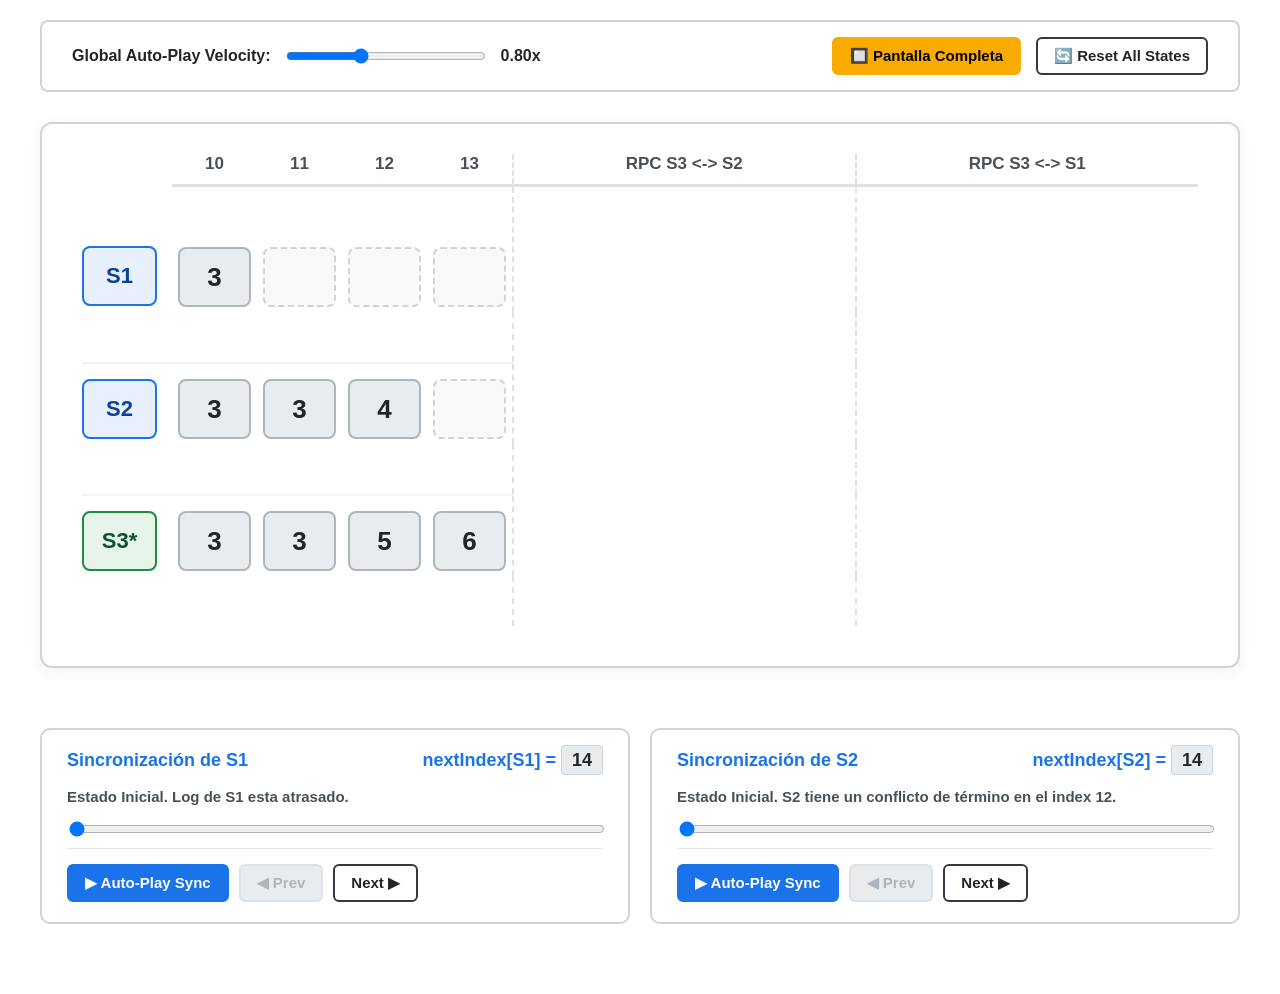
==== anim-append-entries.html @ 7047ed7a "Version inicial de git con append entries funcionando, anim compaction necesita fixes mas avanzados" ====
<!DOCTYPE html>
<html lang="en">
<head>
    <meta charset="UTF-8">
    <title>Raft AppendEntries</title>
    <link rel="stylesheet" href="raft-theme.css">
</head>
<body>
    <div class="raft-wrapper" id="raft-wrapper">
        <div class="velocity-bar">
            <span>Global Auto-Play Velocity:</span>
            <input type="range" id="slider-speed" min="0.1" max="2" step="0.1" value="0.8" style="width: 200px; margin: 0;">
            <span id="speed-val">0.80x</span>
            <button onclick="toggleMaximize()" class="highlight-btn" style="margin-left: auto;" id="btn-maximize">🔲 Pantalla Completa</button>
            <button onclick="resetBoth()">🔄 Reset All States</button>
        </div>

        <div class="dashboard" id="dashboard">
            <table class="board">
                <thead>
                    <tr>
                        <th style="width: 90px;"></th>
                        <th style="width: 85px;" class="idx-header">10</th><th style="width: 85px;" class="idx-header">11</th>
                        <th style="width: 85px;" class="idx-header">12</th><th style="width: 85px;" class="idx-header">13</th>
                        <th class="rpc-header" id="hdr-rpc-S2">RPC S3 &lt;-&gt; S2</th>
                        <th class="rpc-header" id="hdr-rpc-S1">RPC S3 &lt;-&gt; S1</th>
                    </tr>
                </thead>
                <tbody>
                    <tr><td class="td-label first-row-padding"><div class="node-label follower-label" id="label-S1">S1</div></td><td class="td-cell first-row-padding"><div class="cell" id="c-S1-10"></div></td><td class="td-cell first-row-padding"><div class="cell" id="c-S1-11"></div></td><td class="td-cell first-row-padding"><div class="cell" id="c-S1-12"></div></td><td class="td-cell first-row-padding"><div class="cell" id="c-S1-13"></div></td><td class="rpc-zone first-row-padding" rowspan="2"></td><td class="rpc-zone first-row-padding" rowspan="2"></td></tr>
                    <tr><td colspan="5" class="td-eval"><div class="row-eval" id="eval-S1"></div></td></tr>
                    <tr><td class="td-label"><div class="node-label follower-label" id="label-S2">S2</div></td><td class="td-cell"><div class="cell" id="c-S2-10"></div></td><td class="td-cell"><div class="cell" id="c-S2-11"></div></td><td class="td-cell"><div class="cell" id="c-S2-12"></div></td><td class="td-cell"><div class="cell" id="c-S2-13"></div></td><td class="rpc-zone" rowspan="2"></td><td class="rpc-zone" rowspan="2"></td></tr>
                    <tr><td colspan="5" class="td-eval"><div class="row-eval" id="eval-S2"></div></td></tr>
                    <tr><td class="td-label"><div class="node-label leader-label" id="label-S3">S3*</div></td><td class="td-cell"><div class="cell has-data" id="c-S3-10">3</div></td><td class="td-cell"><div class="cell has-data" id="c-S3-11">3</div></td><td class="td-cell"><div class="cell has-data" id="c-S3-12">5</div></td><td class="td-cell"><div class="cell has-data" id="c-S3-13">6</div></td><td class="rpc-zone" rowspan="2"></td><td class="rpc-zone" rowspan="2"></td></tr>
                    <tr><td colspan="5" class="td-eval" style="border: none;"><div class="row-eval" id="eval-S3"></div></td></tr>
                </tbody>
            </table>
            <div id="packet-S1" class="flying-packet"></div>
            <div id="packet-S2" class="flying-packet"></div>
        </div>

        <div class="timeline-controls">
            <div class="timeline-panel">
                <div class="timeline-header"><span>Sincronización de S1</span><span>nextIndex[S1] = <span class="var-val" id="ni-S1">14</span></span></div>
                <div class="step-desc" id="desc-S1"></div>
                <input type="range" id="scrubber-S1" min="0" max="17" value="0">
                <div class="play-controls"><button id="btn-play-S1" class="primary" onclick="togglePlay('S1')">▶ Auto-Play Sync</button><button id="btn-prev-S1" onclick="step('S1', -1)">◀ Prev</button><button id="btn-next-S1" onclick="step('S1', 1)">Next ▶</button></div>
            </div>
            <div class="timeline-panel">
                <div class="timeline-header"><span>Sincronización de S2</span><span>nextIndex[S2] = <span class="var-val" id="ni-S2">14</span></span></div>
                <div class="step-desc" id="desc-S2"></div>
                <input type="range" id="scrubber-S2" min="0" max="14" value="0">
                <div class="play-controls"><button id="btn-play-S2" class="primary" onclick="togglePlay('S2')">▶ Auto-Play Sync</button><button id="btn-prev-S2" onclick="step('S2', -1)">◀ Prev</button><button id="btn-next-S2" onclick="step('S2', 1)">Next ▶</button></div>
            </div>
        </div>
    </div>
    
    <script>
        const rpcTitle = (title, color) => `<div style="border-bottom: 2px solid ${color}; margin-bottom: 8px; padding-bottom: 6px; font-size: 15px; font-weight: 900; text-transform: uppercase; text-align: center; color: ${color}; letter-spacing: 1px;">${title}</div>`;

        const reqTxt = (idx, term, entries) => `${rpcTitle('AppendEntries', '#856404')}<span style="color:#856404">prevLogIndex = ${idx}</span><br><span style="color:#856404">prevLogTerm = ${term}</span><br><span style="color:#856404">entries = [${entries}]</span>`;
        const accTxt = () => `${rpcTitle('Response', '#155724')}<span style="color:#155724">term = 6<br>success = true</span>`;
        const rejTxt = () => `${rpcTitle('Response', '#721C24')}<span style="color:#721C24">term = 6<br>success = false</span>`;
        
        const wait = `<span style="color:#6c757d">Evaluando AppendEntries...</span>`;
        const tooShort = `<span style="color:#B31412">❌ Rechazado: Log es demasiado corto</span>`;
        const mismatch = `<span style="color:#B31412">❌ Rechazado: Term no coincide!</span>`;
        const match = `<span style="color:#0F5132">✅ Aceptado: match index y term!</span>`;
        const deletingTxt = `<span style="color:#B31412">❌ Conflicto: Se BORRAN las entrada(s)</span>`;
        const synced = `<span style="color:#0F5132">✅ Los logs ahora están sincronizados</span>`;

        const S1_TL = [
            { d: "Estado Inicial. Log de S1 esta atrasado.", l: [3], ni: 14, h: null, pkt: null },
            { d: "Lider crea un AppendEntries, inicia validando el index 13.", l: [3], ni: 14, h: null, pkt: { loc: 'S3', type: 'request', txt: reqTxt(12, 5, '6') }, tp: 12, te: [13] },
            { d: "Se envia RPC a S1. S1 Evalua si tiene el index 13.", l: [3], ni: 14, h: 13, e: wait, pkt: { loc: 'S1', type: 'request', txt: reqTxt(12, 5, '6') } },
            { d: "El log de S1 es inconsistente respecto al lider (faltan elementos). El check de consistencia falla.", l: [3], ni: 14, h: 13, e: tooShort, pkt: { loc: 'S1', type: 'reject', txt: rejTxt() } },
            { d: "Rejection travels back to the Leader.", l: [3], ni: 14, h: null, pkt: { loc: 'S3', type: 'reject', txt: rejTxt() } },
            { d: "Leader decrements nextIndex and retries.", l: [3], ni: 13, h: null, pkt: { loc: 'S3', type: 'request', txt: reqTxt(11, 3, '5,6') }, tp: 11, te: [12, 13] },
            { d: "RPC travels to S1. S1 evaluates if it has index 12.", l: [3], ni: 13, h: 12, e: wait, pkt: { loc: 'S1', type: 'request', txt: reqTxt(11, 3, '5,6') } },
            { d: "S1 log is inconsistent (missing). Consistency check fails.", l: [3], ni: 13, h: 12, e: tooShort, pkt: { loc: 'S1', type: 'reject', txt: rejTxt() } },
            { d: "Rejection travels back to the Leader.", l: [3], ni: 13, h: null, pkt: { loc: 'S3', type: 'reject', txt: rejTxt() } },
            { d: "Leader decrements nextIndex and retries.", l: [3], ni: 12, h: null, pkt: { loc: 'S3', type: 'request', txt: reqTxt(10, 3, '3,5,6') }, tp: 10, te: [11, 12, 13] },
            { d: "RPC travels to S1. S1 evaluates if it has index 11.", l: [3], ni: 12, h: 11, e: wait, pkt: { loc: 'S1', type: 'request', txt: reqTxt(10, 3, '3,5,6') } },
            { d: "S1 log is inconsistent (missing). Consistency check fails.", l: [3], ni: 12, h: 11, e: tooShort, pkt: { loc: 'S1', type: 'reject', txt: rejTxt() } },
            { d: "Rejection travels back to the Leader.", l: [3], ni: 12, h: null, pkt: { loc: 'S3', type: 'reject', txt: rejTxt() } },
            { d: "Leader decrements nextIndex and retries.", l: [3], ni: 11, h: null, pkt: { loc: 'S3', type: 'request', txt: reqTxt(9, 3, '3,5,6') }, tp: 9, te: [10, 11, 12, 13] },
            { d: "RPC travels to S1. S1 HAS index 10 with Term 3! Match!", l: [3], ni: 11, h: 10, e: match, pkt: { loc: 'S1', type: 'request', txt: reqTxt(9, 3, '3,5,6') } },
            { d: "S1 accepts and appends the batch [3,5,6].", l: [3, 3, 5, 6], ni: 11, h: null, e: "S1 updated log.", pkt: { loc: 'S1', type: 'accept', txt: accTxt() } },
            { d: "Acceptance travels back to the Leader.", l: [3, 3, 5, 6], ni: 11, h: null, pkt: { loc: 'S3', type: 'accept', txt: accTxt() } },
            { d: "Leader updates nextIndex. S1 is fully synchronized.", l: [3, 3, 5, 6], ni: 14, h: null, e: synced, pkt: null }
        ];

        const S2_TL = [
            { d: "Estado Inicial. S2 tiene un conflicto de término en el index 12.", l: [3, 3, 4], ni: 14, h: null, del: null, e: "", pkt: null },
            { d: "Lider crea un AppendEntries, inicia checkeando el index 13.", l: [3, 3, 4], ni: 14, h: null, pkt: { loc: 'S3', type: 'request', txt: reqTxt(12, 5, '6') }, tp: 12, te: [13] },
            { d: "RPC travels to S2. S2 evaluates if it has index 13.", l: [3, 3, 4], ni: 14, h: 13, e: wait, pkt: { loc: 'S2', type: 'request', txt: reqTxt(12, 5, '6') } },
            { d: "S2 log is inconsistent (missing). Consistency check fails.", l: [3, 3, 4], ni: 14, h: 13, e: tooShort, pkt: { loc: 'S2', type: 'reject', txt: rejTxt() } },
            { d: "Rejection travels back to the Leader.", l: [3, 3, 4], ni: 14, h: null, pkt: { loc: 'S3', type: 'reject', txt: rejTxt() } },
            { d: "Leader decrements nextIndex and retries.", l: [3, 3, 4], ni: 13, h: null, pkt: { loc: 'S3', type: 'request', txt: reqTxt(11, 3, '5,6') }, tp: 11, te: [12, 13] },
            { d: "RPC travels to S2. S2 evaluates if index 12 matches Term 5.", l: [3, 3, 4], ni: 13, h: 12, e: wait, pkt: { loc: 'S2', type: 'request', txt: reqTxt(11, 3, '5,6') } },
            { d: "S2 has Term 4 at index 12. Consistency check fails.", l: [3, 3, 4], ni: 13, h: 12, e: mismatch, pkt: { loc: 'S2', type: 'reject', txt: rejTxt() } },
            { d: "Rejection travels back to the Leader.", l: [3, 3, 4], ni: 13, h: null, pkt: { loc: 'S3', type: 'reject', txt: rejTxt() } },
            { d: "Leader decrements nextIndex and retries.", l: [3, 3, 4], ni: 12, h: null, pkt: { loc: 'S3', type: 'request', txt: reqTxt(11, 3, '5,6') }, tp: 11, te: [12, 13] },
            { d: "RPC travels to S2. S2 HAS index 11 with Term 3! Match!", l: [3, 3, 4], ni: 12, h: 11, e: match, pkt: { loc: 'S2', type: 'request', txt: reqTxt(11, 3, '5,6') } },
            { d: "S2 detects a term conflict at index 12. Deleting entry...", l: [3, 3, 4], ni: 12, h: null, del: 12, e: deletingTxt, pkt: { loc: 'S2', type: 'request', txt: reqTxt(11, 3, '5,6') } },
            { d: "S2 accepts. It appends the new entries [5,6].", l: [3, 3, 5, 6], ni: 12, h: null, e: "S2 overwrote conflicting entries.", pkt: { loc: 'S2', type: 'accept', txt: accTxt() } },
            { d: "Acceptance travels back to the Leader.", l: [3, 3, 5, 6], ni: 12, h: null, pkt: { loc: 'S3', type: 'accept', txt: accTxt() } },
            { d: "Leader updates nextIndex. S2 is fully synchronized.", l: [3, 3, 5, 6], ni: 14, h: null, e: synced, pkt: null }
        ];
    </script>
    <script src="raft-engine.js"></script>
</body>
</html>
---- raft-theme.css ----
:root {
    --bg-color: #F8F9FA; --text-main: #212529; --border-light: #DEE2E6; --border-heavy: #343A40;
    --leader-bg: #E6F4EA; --leader-border: #1E8E3E; --leader-text: #0F5132;
    --follower-bg: #E8F0FE; --follower-border: #1A73E8; --follower-text: #084298;
    --match-color: #0F5132; --fail-color: #B31412; --highlight-color: #F9AB00;
}
body { font-family: -apple-system, BlinkMacSystemFont, sans-serif; background: transparent; color: var(--text-main); margin: 0; padding: 20px; display: flex; flex-direction: column; align-items: center; overflow-x: hidden; user-select: none; }
.raft-wrapper { width: 100%; max-width: 1200px; margin: 0 auto; transition: all 0.3s ease; position: relative; }
.raft-wrapper.maximized { position: fixed; top: 0; left: 0; right: 0; bottom: 0; width: 100vw; height: 100vh; max-width: 100%; margin: 0; padding: 40px 20px; background: #FAFAFA; z-index: 999999; overflow-y: auto; display: flex; flex-direction: column; align-items: center;}
.dashboard { background: #FFFFFF; width: 100%; box-sizing: border-box; border-radius: 12px; border: 2px solid #CED4DA; padding: 30px 40px; box-shadow: 0 4px 15px rgba(0,0,0,0.05); position: relative; }
table.board { width: 100%; border-collapse: collapse; table-layout: fixed; margin-bottom: 10px; }
th, td { padding: 0; margin: 0; vertical-align: middle; }

/* Fixed: Added dashed borders to the headers to perfectly align the visual squares */
.idx-header { font-weight: 800; font-size: 17px; color: #495057; border-bottom: 3px solid var(--border-light); padding-bottom: 10px; text-align: center; }
.rpc-header { font-weight: 800; font-size: 17px; color: #495057; border-bottom: 3px solid var(--border-light); border-left: 2px dashed var(--border-light); padding-bottom: 10px; text-align: center; }

/* Fixed: Pushes S1 down so packets never overlap the header */
.first-row-padding { padding-top: 60px !important; }

.td-label { padding: 15px 15px 5px 0; }
.node-label { font-size: 22px; font-weight: bold; text-align: center; height: 60px; width: 100%; display: flex; align-items: center; justify-content: center; border-radius: 8px; border: 2px solid transparent; box-sizing: border-box; }
.leader-label { background: var(--leader-bg); border-color: var(--leader-border); color: var(--leader-text); }
.follower-label { background: var(--follower-bg); border-color: var(--follower-border); color: var(--follower-text); }
.td-cell { padding: 15px 6px 5px 6px; }
.cell { width: 100%; height: 60px; font-size: 26px; font-weight: bold; display: flex; align-items: center; justify-content: center; border-radius: 8px; transition: all 0.2s ease; box-sizing: border-box; }
.empty-cell { background: #F8F9FA; color: transparent; border: 2px dashed #CED4DA; }
.has-data { background: #E9ECEF; color: var(--text-main); border: 2px solid #ADB5BD; }

.snap-cell { background-color: #E8EAF6 !important; color: #1A237E !important; border: 2px solid #9FA8DA !important; font-size: 16px !important; flex-direction: column; line-height: 1.2; font-family: monospace; position: relative; cursor: zoom-in; }
.snap-cell:hover { z-index: 100; }
.snap-detail { position: absolute; top: 50%; left: 50%; transform: translate(-50%, -50%) scale(0.5); opacity: 0; background: #B3E5FC; border: 3px solid #000; color: #000; padding: 15px 20px; width: 220px; border-radius: 0px; transition: all 0.2s cubic-bezier(0.175, 0.885, 0.32, 1.275); font-size: 18px; font-family: -apple-system, BlinkMacSystemFont, sans-serif; font-weight: normal; text-align: left; pointer-events: none; box-shadow: 0 15px 35px rgba(0,0,0,0.4); }
.snap-cell:hover .snap-detail { transform: translate(-50%, -50%) scale(1); opacity: 1; }
.snap-title { text-align: center; font-size: 18px; font-weight: bold; margin-bottom: 8px; }

.highlight { box-shadow: 0 0 0 5px var(--highlight-color); transform: scale(1.1); z-index: 5; background: #FFF !important; }
.prev-index-marker { border: 2px dotted #F9AB00 !important; position: relative; z-index: 10; }
.prev-index-marker::after { content: 'prev'; position: absolute; top: calc(100% + 2px); left: 50%; transform: translateX(-50%); font-size: 11px; color: #D98D00; font-weight: 800; }
.entry-marker { border: 2px dotted #1E8E3E !important; position: relative; z-index: 10; }
.entry-marker::after { content: 'entry'; position: absolute; top: calc(100% + 2px); left: 50%; transform: translateX(-50%); font-size: 11px; color: #1E8E3E; font-weight: 800; }
.vanish { transform: scale(0.2) !important; opacity: 0 !important; background-color: var(--fail-color) !important; color: white !important; border-color: var(--fail-color) !important; }
.td-eval { padding: 5px 0 15px 105px; border-bottom: 2px solid #F1F3F4; }
.row-eval { height: 30px; font-size: 16px; font-weight: bold; display: flex; align-items: center; }
.rpc-zone { border-left: 2px dashed #DEE2E6; }

/* Fixed: Increased default width and made Snapshot explicitly larger */
.flying-packet { position: absolute; width: 180px; font-size: 13.5px; padding: 15px; border-radius: 8px; font-weight: bold; font-family: monospace; text-align: left; box-shadow: 0 4px 10px rgba(0,0,0,0.15); line-height: 1.7; box-sizing: border-box; z-index: 50; cursor: pointer; transition: top 0.5s ease-in-out, left 0.5s ease-in-out, opacity 0.2s, background-color 0.2s, border-color 0.2s, transform 0.2s cubic-bezier(0.175, 0.885, 0.32, 1.275); transform: translate(-50%, -50%) scale(1); transform-origin: center center; opacity: 0; pointer-events: auto; }
.flying-packet:hover { transform: translate(-50%, -50%) scale(1.5); z-index: 1000; box-shadow: 0 12px 30px rgba(0,0,0,0.3); border-width: 3px; }
.flying-packet.request { background: #FFF3CD; color: #856404; border: 2px solid #FFEEBA; }
.flying-packet.reject { background: #F8D7DA; color: #721C24; border: 2px solid #F5C6CB; }
.flying-packet.accept { background: #D4EDDA; color: #155724; border: 2px solid #C3E6CB; }

/* Enormous InstallSnapshot Box */
.flying-packet.snapshot { width: 250px; font-size: 15px; background: #E8EAF6; color: #1A237E; border: 2px solid #9FA8DA; }

.timeline-controls { display: flex; gap: 20px; margin-top: 60px; width: 100%; padding-bottom: 50px;}
.timeline-panel { flex: 1; background: #FFFFFF; border: 2px solid #CED4DA; border-radius: 10px; padding: 20px 25px; display: flex; flex-direction: column; }
.timeline-header { font-size: 18px; font-weight: bold; color: var(--follower-border); margin-bottom: 15px; display: flex; justify-content: space-between; align-items: center; }
.var-val { color: var(--text-main); background: #E9ECEF; padding: 4px 10px; border-radius: 4px; border: 1px solid #CED4DA; font-weight: 900; }
input[type="range"] { width: 100%; cursor: pointer; height: 8px; background: #DEE2E6; border-radius: 4px; outline: none; margin-bottom: 15px; }
.step-desc { font-size: 15px; font-weight: 600; color: #495057; min-height: 22px; margin-bottom: 15px; line-height: 1.4; }
.play-controls { display: flex; gap: 10px; border-top: 1px solid #DEE2E6; padding-top: 15px; }
button { padding: 8px 16px; font-size: 15px; font-weight: bold; cursor: pointer; background: #FFF; color: var(--text-main); border: 2px solid var(--border-heavy); border-radius: 6px; transition: all 0.2s; }
button:hover:not(:disabled) { background: #E9ECEF; }
button.primary { background: var(--follower-border); color: #FFF; border-color: var(--follower-border); }
button.primary:hover:not(:disabled) { background: #174EA6; }
button.danger { background: #DC3545; color: #FFF; border-color: #DC3545; }
button.highlight-btn { background: #F9AB00; color: #000; border-color: #F9AB00; }
button.highlight-btn:hover { background: #E69B00; }
button:disabled { background: #E9ECEF !important; color: #ADB5BD !important; cursor: not-allowed; border-color: #DEE2E6 !important; }
.velocity-bar { background: #FFF; border: 2px solid #CED4DA; padding: 15px 30px; border-radius: 8px; display: flex; gap: 15px; align-items: center; font-weight: bold; font-size: 16px; margin-bottom: 30px; width: 100%; box-sizing: border-box; }
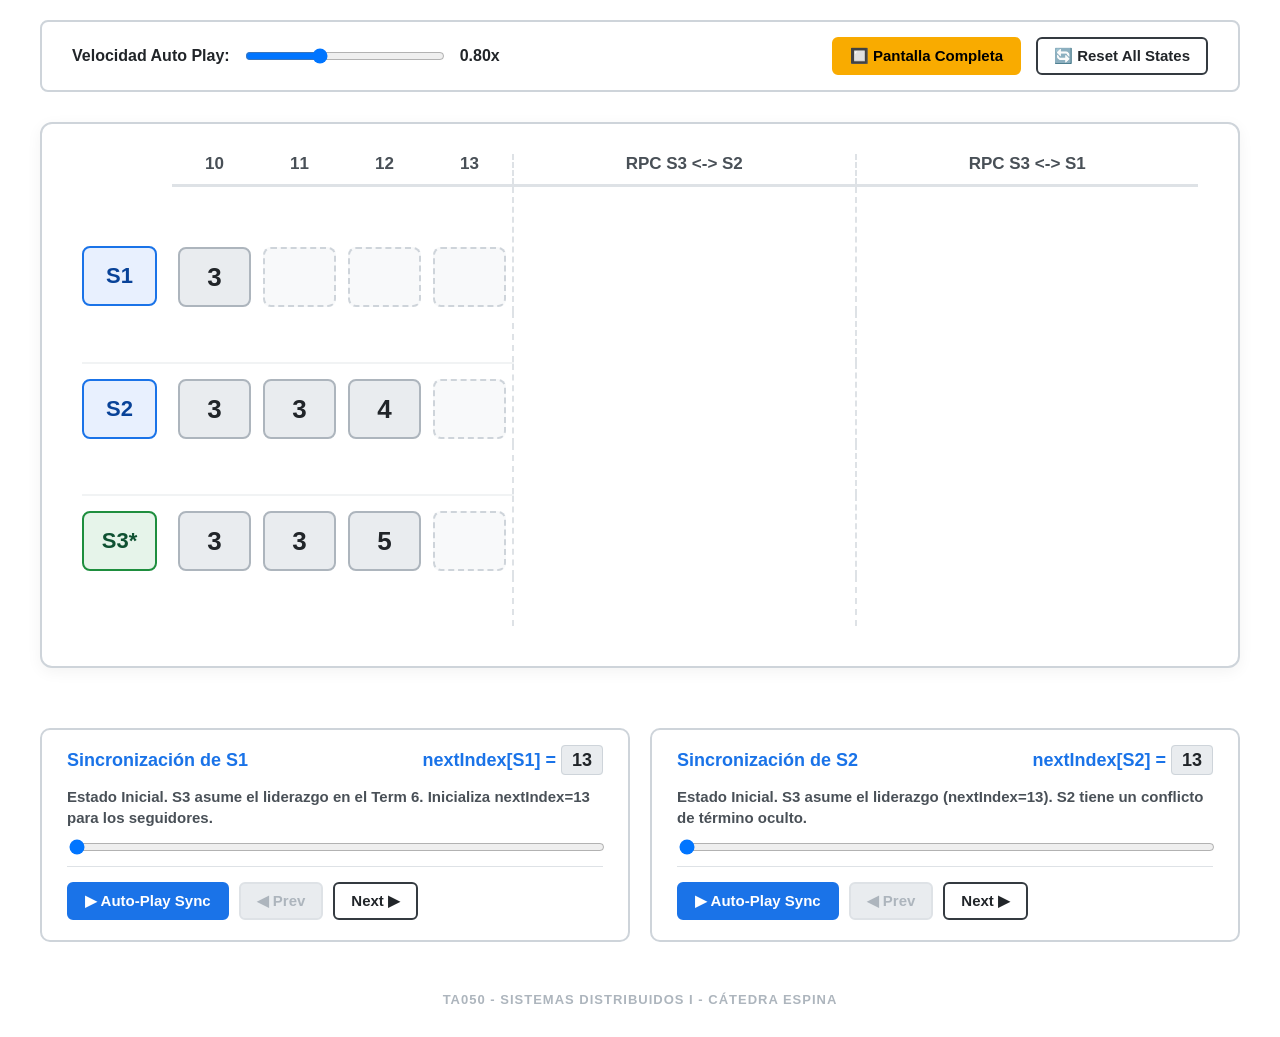
==== commit 04114b80: "Modificado Append Entries para tener mas visualización gráfica" ====
--- a/anim-append-entries.html
+++ b/anim-append-entries.html
@@ -8,7 +8,7 @@
 <body>
     <div class="raft-wrapper" id="raft-wrapper">
         <div class="velocity-bar">
-            <span>Global Auto-Play Velocity:</span>
+            <span>Velocidad Auto Play:</span>
             <input type="range" id="slider-speed" min="0.1" max="2" step="0.1" value="0.8" style="width: 200px; margin: 0;">
             <span id="speed-val">0.80x</span>
             <button onclick="toggleMaximize()" class="highlight-btn" style="margin-left: auto;" id="btn-maximize">🔲 Pantalla Completa</button>
@@ -31,7 +31,7 @@
                     <tr><td colspan="5" class="td-eval"><div class="row-eval" id="eval-S1"></div></td></tr>
                     <tr><td class="td-label"><div class="node-label follower-label" id="label-S2">S2</div></td><td class="td-cell"><div class="cell" id="c-S2-10"></div></td><td class="td-cell"><div class="cell" id="c-S2-11"></div></td><td class="td-cell"><div class="cell" id="c-S2-12"></div></td><td class="td-cell"><div class="cell" id="c-S2-13"></div></td><td class="rpc-zone" rowspan="2"></td><td class="rpc-zone" rowspan="2"></td></tr>
                     <tr><td colspan="5" class="td-eval"><div class="row-eval" id="eval-S2"></div></td></tr>
-                    <tr><td class="td-label"><div class="node-label leader-label" id="label-S3">S3*</div></td><td class="td-cell"><div class="cell has-data" id="c-S3-10">3</div></td><td class="td-cell"><div class="cell has-data" id="c-S3-11">3</div></td><td class="td-cell"><div class="cell has-data" id="c-S3-12">5</div></td><td class="td-cell"><div class="cell has-data" id="c-S3-13">6</div></td><td class="rpc-zone" rowspan="2"></td><td class="rpc-zone" rowspan="2"></td></tr>
+                    <tr><td class="td-label"><div class="node-label leader-label" id="label-S3">S3*</div></td><td class="td-cell"><div class="cell has-data" id="c-S3-10">3</div></td><td class="td-cell"><div class="cell has-data" id="c-S3-11">3</div></td><td class="td-cell"><div class="cell has-data" id="c-S3-12">5</div></td><td class="td-cell"><div class="cell empty-cell" id="c-S3-13">-</div></td><td class="rpc-zone" rowspan="2"></td><td class="rpc-zone" rowspan="2"></td></tr>
                     <tr><td colspan="5" class="td-eval" style="border: none;"><div class="row-eval" id="eval-S3"></div></td></tr>
                 </tbody>
             </table>
@@ -41,22 +41,26 @@
 
         <div class="timeline-controls">
             <div class="timeline-panel">
-                <div class="timeline-header"><span>Sincronización de S1</span><span>nextIndex[S1] = <span class="var-val" id="ni-S1">14</span></span></div>
+                <div class="timeline-header"><span>Sincronización de S1</span><span>nextIndex[S1] = <span class="var-val" id="ni-S1">13</span></span></div>
                 <div class="step-desc" id="desc-S1"></div>
-                <input type="range" id="scrubber-S1" min="0" max="17" value="0">
+                <input type="range" id="scrubber-S1" min="0" max="15" value="0">
                 <div class="play-controls"><button id="btn-play-S1" class="primary" onclick="togglePlay('S1')">▶ Auto-Play Sync</button><button id="btn-prev-S1" onclick="step('S1', -1)">◀ Prev</button><button id="btn-next-S1" onclick="step('S1', 1)">Next ▶</button></div>
             </div>
             <div class="timeline-panel">
-                <div class="timeline-header"><span>Sincronización de S2</span><span>nextIndex[S2] = <span class="var-val" id="ni-S2">14</span></span></div>
+                <div class="timeline-header"><span>Sincronización de S2</span><span>nextIndex[S2] = <span class="var-val" id="ni-S2">13</span></span></div>
                 <div class="step-desc" id="desc-S2"></div>
-                <input type="range" id="scrubber-S2" min="0" max="14" value="0">
+                <input type="range" id="scrubber-S2" min="0" max="12" value="0">
                 <div class="play-controls"><button id="btn-play-S2" class="primary" onclick="togglePlay('S2')">▶ Auto-Play Sync</button><button id="btn-prev-S2" onclick="step('S2', -1)">◀ Prev</button><button id="btn-next-S2" onclick="step('S2', 1)">Next ▶</button></div>
             </div>
+        </div>
+
+        <div class="slogan-footer">
+            TA050 - Sistemas Distribuidos I - Cátedra Espina
         </div>
     </div>
     
     <script>
-        const rpcTitle = (title, color) => `<div style="border-bottom: 2px solid ${color}; margin-bottom: 8px; padding-bottom: 6px; font-size: 15px; font-weight: 900; text-transform: uppercase; text-align: center; color: ${color}; letter-spacing: 1px;">${title}</div>`;
+        const rpcTitle = (title, color) => `<div style="border-bottom: 2px solid ${color}; margin-bottom: 8px; padding-bottom: 6px; font-size: 15px; font-weight: 900; text-align: center; color: ${color}; letter-spacing: 1px;">${title}</div>`;
 
         const reqTxt = (idx, term, entries) => `${rpcTitle('AppendEntries', '#856404')}<span style="color:#856404">prevLogIndex = ${idx}</span><br><span style="color:#856404">prevLogTerm = ${term}</span><br><span style="color:#856404">entries = [${entries}]</span>`;
         const accTxt = () => `${rpcTitle('Response', '#155724')}<span style="color:#155724">term = 6<br>success = true</span>`;
@@ -70,42 +74,38 @@
         const synced = `<span style="color:#0F5132">✅ Los logs ahora están sincronizados</span>`;
 
         const S1_TL = [
-            { d: "Estado Inicial. Log de S1 esta atrasado.", l: [3], ni: 14, h: null, pkt: null },
-            { d: "Lider crea un AppendEntries, inicia validando el index 13.", l: [3], ni: 14, h: null, pkt: { loc: 'S3', type: 'request', txt: reqTxt(12, 5, '6') }, tp: 12, te: [13] },
-            { d: "Se envia RPC a S1. S1 Evalua si tiene el index 13.", l: [3], ni: 14, h: 13, e: wait, pkt: { loc: 'S1', type: 'request', txt: reqTxt(12, 5, '6') } },
-            { d: "El log de S1 es inconsistente respecto al lider (faltan elementos). El check de consistencia falla.", l: [3], ni: 14, h: 13, e: tooShort, pkt: { loc: 'S1', type: 'reject', txt: rejTxt() } },
-            { d: "Rejection travels back to the Leader.", l: [3], ni: 14, h: null, pkt: { loc: 'S3', type: 'reject', txt: rejTxt() } },
-            { d: "Leader decrements nextIndex and retries.", l: [3], ni: 13, h: null, pkt: { loc: 'S3', type: 'request', txt: reqTxt(11, 3, '5,6') }, tp: 11, te: [12, 13] },
-            { d: "RPC travels to S1. S1 evaluates if it has index 12.", l: [3], ni: 13, h: 12, e: wait, pkt: { loc: 'S1', type: 'request', txt: reqTxt(11, 3, '5,6') } },
-            { d: "S1 log is inconsistent (missing). Consistency check fails.", l: [3], ni: 13, h: 12, e: tooShort, pkt: { loc: 'S1', type: 'reject', txt: rejTxt() } },
-            { d: "Rejection travels back to the Leader.", l: [3], ni: 13, h: null, pkt: { loc: 'S3', type: 'reject', txt: rejTxt() } },
-            { d: "Leader decrements nextIndex and retries.", l: [3], ni: 12, h: null, pkt: { loc: 'S3', type: 'request', txt: reqTxt(10, 3, '3,5,6') }, tp: 10, te: [11, 12, 13] },
-            { d: "RPC travels to S1. S1 evaluates if it has index 11.", l: [3], ni: 12, h: 11, e: wait, pkt: { loc: 'S1', type: 'request', txt: reqTxt(10, 3, '3,5,6') } },
-            { d: "S1 log is inconsistent (missing). Consistency check fails.", l: [3], ni: 12, h: 11, e: tooShort, pkt: { loc: 'S1', type: 'reject', txt: rejTxt() } },
-            { d: "Rejection travels back to the Leader.", l: [3], ni: 12, h: null, pkt: { loc: 'S3', type: 'reject', txt: rejTxt() } },
-            { d: "Leader decrements nextIndex and retries.", l: [3], ni: 11, h: null, pkt: { loc: 'S3', type: 'request', txt: reqTxt(9, 3, '3,5,6') }, tp: 9, te: [10, 11, 12, 13] },
-            { d: "RPC travels to S1. S1 HAS index 10 with Term 3! Match!", l: [3], ni: 11, h: 10, e: match, pkt: { loc: 'S1', type: 'request', txt: reqTxt(9, 3, '3,5,6') } },
-            { d: "S1 accepts and appends the batch [3,5,6].", l: [3, 3, 5, 6], ni: 11, h: null, e: "S1 updated log.", pkt: { loc: 'S1', type: 'accept', txt: accTxt() } },
-            { d: "Acceptance travels back to the Leader.", l: [3, 3, 5, 6], ni: 11, h: null, pkt: { loc: 'S3', type: 'accept', txt: accTxt() } },
-            { d: "Leader updates nextIndex. S1 is fully synchronized.", l: [3, 3, 5, 6], ni: 14, h: null, e: synced, pkt: null }
+            { d: "Estado Inicial. S3 asume el liderazgo en el Term 6. Inicializa nextIndex=13 para los seguidores.", l3: [3, 3, 5], l: [3], ni: 13, h: null, pkt: null },
+            { d: "Un cliente envía un nuevo comando. S3 lo anexa a su bitácora en el index 13.", l3: [3, 3, 5, 6], l: [3], ni: 13, h3: 13, pkt: null },
+            { d: "S3 inicia replicación. Al creer que S1 está al día (nextIndex=13), envía la entrada validando prevLogIndex=12.", l3: [3, 3, 5, 6], l: [3], ni: 13, h: null, pkt: { loc: 'S3', type: 'request', txt: reqTxt(12, 5, '6') }, tp: 12, te: [13] },
+            { d: "Se envia RPC a S1. S1 busca si tiene algún elemento en index 12.", l3: [3, 3, 5, 6], l: [3], ni: 13, h: 12, e: wait, pkt: { loc: 'S1', type: 'request', txt: reqTxt(12, 5, '6') } },
+            { d: "El log de S1 no tiene index 12 (demasiado corto). El chequeo de consistencia falla.", l3: [3, 3, 5, 6], l: [3], ni: 13, h: 12, e: tooShort, pkt: { loc: 'S1', type: 'reject', txt: rejTxt() } },
+            { d: "S1 rechaza el paquete y devuelve success=false al líder.", l3: [3, 3, 5, 6], l: [3], ni: 13, h: null, pkt: { loc: 'S3', type: 'reject', txt: rejTxt() } },
+            { d: "S3 detecta inconsistencia, decrementa nextIndex a 12 e intenta enviar los entries [5, 6].", l3: [3, 3, 5, 6], l: [3], ni: 12, h: null, pkt: { loc: 'S3', type: 'request', txt: reqTxt(11, 3, '5, 6') }, tp: 11, te: [12, 13] },
+            { d: "Se envia RPC a S1. S1 busca si tiene el prevLogIndex 11.", l3: [3, 3, 5, 6], l: [3], ni: 12, h: 11, e: wait, pkt: { loc: 'S1', type: 'request', txt: reqTxt(11, 3, '5, 6') } },
+            { d: "El log de S1 no tiene index 11. El chequeo de consistencia vuelve a fallar.", l3: [3, 3, 5, 6], l: [3], ni: 12, h: 11, e: tooShort, pkt: { loc: 'S1', type: 'reject', txt: rejTxt() } },
+            { d: "S1 rechaza el paquete y devuelve success=false al líder.", l3: [3, 3, 5, 6], l: [3], ni: 12, h: null, pkt: { loc: 'S3', type: 'reject', txt: rejTxt() } },
+            { d: "S3 decrementa nextIndex a 11 e intenta enviar los entries [3, 5, 6].", l3: [3, 3, 5, 6], l: [3], ni: 11, h: null, pkt: { loc: 'S3', type: 'request', txt: reqTxt(10, 3, '3, 5, 6') }, tp: 10, te: [11, 12, 13] },
+            { d: "Se envia RPC a S1. S1 busca si tiene el prevLogIndex 10.", l3: [3, 3, 5, 6], l: [3], ni: 11, h: 10, e: wait, pkt: { loc: 'S1', type: 'request', txt: reqTxt(10, 3, '3, 5, 6') } },
+            { d: "¡S1 TIENE el index 10 con el Term 3! El chequeo es exitoso.", l3: [3, 3, 5, 6], l: [3], ni: 11, h: 10, e: match, pkt: { loc: 'S1', type: 'request', txt: reqTxt(10, 3, '3, 5, 6') } },
+            { d: "S1 acepta el paquete y anexa el bloque de datos [3, 5, 6].", l3: [3, 3, 5, 6], l: [3, 3, 5, 6], ni: 11, h: null, e: "S1 actualiza su log.", pkt: { loc: 'S1', type: 'accept', txt: accTxt() } },
+            { d: "S1 devuelve success=true al líder.", l3: [3, 3, 5, 6], l: [3, 3, 5, 6], ni: 11, h: null, pkt: { loc: 'S3', type: 'accept', txt: accTxt() } },
+            { d: "El líder recibe confirmación y actualiza nextIndex a 14. S1 está sincronizado.", l3: [3, 3, 5, 6], l: [3, 3, 5, 6], ni: 14, h: null, e: synced, pkt: null }
         ];
 
         const S2_TL = [
-            { d: "Estado Inicial. S2 tiene un conflicto de término en el index 12.", l: [3, 3, 4], ni: 14, h: null, del: null, e: "", pkt: null },
-            { d: "Lider crea un AppendEntries, inicia checkeando el index 13.", l: [3, 3, 4], ni: 14, h: null, pkt: { loc: 'S3', type: 'request', txt: reqTxt(12, 5, '6') }, tp: 12, te: [13] },
-            { d: "RPC travels to S2. S2 evaluates if it has index 13.", l: [3, 3, 4], ni: 14, h: 13, e: wait, pkt: { loc: 'S2', type: 'request', txt: reqTxt(12, 5, '6') } },
-            { d: "S2 log is inconsistent (missing). Consistency check fails.", l: [3, 3, 4], ni: 14, h: 13, e: tooShort, pkt: { loc: 'S2', type: 'reject', txt: rejTxt() } },
-            { d: "Rejection travels back to the Leader.", l: [3, 3, 4], ni: 14, h: null, pkt: { loc: 'S3', type: 'reject', txt: rejTxt() } },
-            { d: "Leader decrements nextIndex and retries.", l: [3, 3, 4], ni: 13, h: null, pkt: { loc: 'S3', type: 'request', txt: reqTxt(11, 3, '5,6') }, tp: 11, te: [12, 13] },
-            { d: "RPC travels to S2. S2 evaluates if index 12 matches Term 5.", l: [3, 3, 4], ni: 13, h: 12, e: wait, pkt: { loc: 'S2', type: 'request', txt: reqTxt(11, 3, '5,6') } },
-            { d: "S2 has Term 4 at index 12. Consistency check fails.", l: [3, 3, 4], ni: 13, h: 12, e: mismatch, pkt: { loc: 'S2', type: 'reject', txt: rejTxt() } },
-            { d: "Rejection travels back to the Leader.", l: [3, 3, 4], ni: 13, h: null, pkt: { loc: 'S3', type: 'reject', txt: rejTxt() } },
-            { d: "Leader decrements nextIndex and retries.", l: [3, 3, 4], ni: 12, h: null, pkt: { loc: 'S3', type: 'request', txt: reqTxt(11, 3, '5,6') }, tp: 11, te: [12, 13] },
-            { d: "RPC travels to S2. S2 HAS index 11 with Term 3! Match!", l: [3, 3, 4], ni: 12, h: 11, e: match, pkt: { loc: 'S2', type: 'request', txt: reqTxt(11, 3, '5,6') } },
-            { d: "S2 detects a term conflict at index 12. Deleting entry...", l: [3, 3, 4], ni: 12, h: null, del: 12, e: deletingTxt, pkt: { loc: 'S2', type: 'request', txt: reqTxt(11, 3, '5,6') } },
-            { d: "S2 accepts. It appends the new entries [5,6].", l: [3, 3, 5, 6], ni: 12, h: null, e: "S2 overwrote conflicting entries.", pkt: { loc: 'S2', type: 'accept', txt: accTxt() } },
-            { d: "Acceptance travels back to the Leader.", l: [3, 3, 5, 6], ni: 12, h: null, pkt: { loc: 'S3', type: 'accept', txt: accTxt() } },
-            { d: "Leader updates nextIndex. S2 is fully synchronized.", l: [3, 3, 5, 6], ni: 14, h: null, e: synced, pkt: null }
+            { d: "Estado Inicial. S3 asume el liderazgo (nextIndex=13). S2 tiene un conflicto de término oculto.", l3: [3, 3, 5], l: [3, 3, 4], ni: 13, h: null, del: null, e: "", pkt: null },
+            { d: "El cliente envía un comando. S3 lo anexa al index 13.", l3: [3, 3, 5, 6], l: [3, 3, 4], ni: 13, h3: 13, pkt: null },
+            { d: "S3 inicia la replicación asumiendo nextIndex=13. Envía entrada 13 validando contra prevLogIndex=12.", l3: [3, 3, 5, 6], l: [3, 3, 4], ni: 13, h: null, pkt: { loc: 'S3', type: 'request', txt: reqTxt(12, 5, '6') }, tp: 12, te: [13] },
+            { d: "RPC viaja a S2. S2 evalúa si su index 12 coincide con el Term 5 del líder.", l3: [3, 3, 5, 6], l: [3, 3, 4], ni: 13, h: 12, e: wait, pkt: { loc: 'S2', type: 'request', txt: reqTxt(12, 5, '6') } },
+            { d: "S2 tiene Term 4 en el index 12. ¡Inconsistencia detectada! Falla.", l3: [3, 3, 5, 6], l: [3, 3, 4], ni: 13, h: 12, e: mismatch, pkt: { loc: 'S2', type: 'reject', txt: rejTxt() } },
+            { d: "S2 rechaza el paquete y devuelve success=false al líder.", l3: [3, 3, 5, 6], l: [3, 3, 4], ni: 13, h: null, pkt: { loc: 'S3', type: 'reject', txt: rejTxt() } },
+            { d: "S3 decrementa nextIndex a 12 e intenta enviar los entries [5, 6].", l3: [3, 3, 5, 6], l: [3, 3, 4], ni: 12, h: null, pkt: { loc: 'S3', type: 'request', txt: reqTxt(11, 3, '5, 6') }, tp: 11, te: [12, 13] },
+            { d: "RPC viaja a S2. S2 evalúa si su index 11 coincide con el Term 3 del líder.", l3: [3, 3, 5, 6], l: [3, 3, 4], ni: 12, h: 11, e: wait, pkt: { loc: 'S2', type: 'request', txt: reqTxt(11, 3, '5, 6') } },
+            { d: "¡S2 TIENE el index 11 con el Term 3! El chequeo es exitoso.", l3: [3, 3, 5, 6], l: [3, 3, 4], ni: 12, h: 11, e: match, pkt: { loc: 'S2', type: 'request', txt: reqTxt(11, 3, '5, 6') } },
+            { d: "S2 detecta el conflicto en index 12. Borra esa entrada obsoleta.", l3: [3, 3, 5, 6], l: [3, 3, 4], ni: 12, h: null, del: 12, e: deletingTxt, pkt: { loc: 'S2', type: 'request', txt: reqTxt(11, 3, '5, 6') } },
+            { d: "S2 acepta el paquete y anexa las nuevas entradas [5, 6].", l3: [3, 3, 5, 6], l: [3, 3, 5, 6], ni: 12, h: null, e: "S2 escribe entradas del líder.", pkt: { loc: 'S2', type: 'accept', txt: accTxt() } },
+            { d: "S2 devuelve success=true al líder.", l3: [3, 3, 5, 6], l: [3, 3, 5, 6], ni: 12, h: null, pkt: { loc: 'S3', type: 'accept', txt: accTxt() } },
+            { d: "El líder recibe confirmación y actualiza nextIndex a 14. S2 está sincronizado.", l3: [3, 3, 5, 6], l: [3, 3, 5, 6], ni: 14, h: null, e: synced, pkt: null }
         ];
     </script>
     <script src="raft-engine.js"></script>
--- a/raft-theme.css
+++ b/raft-theme.css
@@ -1,71 +1,524 @@
 :root {
-    --bg-color: #F8F9FA; --text-main: #212529; --border-light: #DEE2E6; --border-heavy: #343A40;
-    --leader-bg: #E6F4EA; --leader-border: #1E8E3E; --leader-text: #0F5132;
-    --follower-bg: #E8F0FE; --follower-border: #1A73E8; --follower-text: #084298;
-    --match-color: #0F5132; --fail-color: #B31412; --highlight-color: #F9AB00;
-}
-body { font-family: -apple-system, BlinkMacSystemFont, sans-serif; background: transparent; color: var(--text-main); margin: 0; padding: 20px; display: flex; flex-direction: column; align-items: center; overflow-x: hidden; user-select: none; }
-.raft-wrapper { width: 100%; max-width: 1200px; margin: 0 auto; transition: all 0.3s ease; position: relative; }
-.raft-wrapper.maximized { position: fixed; top: 0; left: 0; right: 0; bottom: 0; width: 100vw; height: 100vh; max-width: 100%; margin: 0; padding: 40px 20px; background: #FAFAFA; z-index: 999999; overflow-y: auto; display: flex; flex-direction: column; align-items: center;}
-.dashboard { background: #FFFFFF; width: 100%; box-sizing: border-box; border-radius: 12px; border: 2px solid #CED4DA; padding: 30px 40px; box-shadow: 0 4px 15px rgba(0,0,0,0.05); position: relative; }
-table.board { width: 100%; border-collapse: collapse; table-layout: fixed; margin-bottom: 10px; }
-th, td { padding: 0; margin: 0; vertical-align: middle; }
-
-/* Fixed: Added dashed borders to the headers to perfectly align the visual squares */
-.idx-header { font-weight: 800; font-size: 17px; color: #495057; border-bottom: 3px solid var(--border-light); padding-bottom: 10px; text-align: center; }
-.rpc-header { font-weight: 800; font-size: 17px; color: #495057; border-bottom: 3px solid var(--border-light); border-left: 2px dashed var(--border-light); padding-bottom: 10px; text-align: center; }
-
-/* Fixed: Pushes S1 down so packets never overlap the header */
-.first-row-padding { padding-top: 60px !important; }
-
-.td-label { padding: 15px 15px 5px 0; }
-.node-label { font-size: 22px; font-weight: bold; text-align: center; height: 60px; width: 100%; display: flex; align-items: center; justify-content: center; border-radius: 8px; border: 2px solid transparent; box-sizing: border-box; }
-.leader-label { background: var(--leader-bg); border-color: var(--leader-border); color: var(--leader-text); }
-.follower-label { background: var(--follower-bg); border-color: var(--follower-border); color: var(--follower-text); }
-.td-cell { padding: 15px 6px 5px 6px; }
-.cell { width: 100%; height: 60px; font-size: 26px; font-weight: bold; display: flex; align-items: center; justify-content: center; border-radius: 8px; transition: all 0.2s ease; box-sizing: border-box; }
-.empty-cell { background: #F8F9FA; color: transparent; border: 2px dashed #CED4DA; }
-.has-data { background: #E9ECEF; color: var(--text-main); border: 2px solid #ADB5BD; }
-
-.snap-cell { background-color: #E8EAF6 !important; color: #1A237E !important; border: 2px solid #9FA8DA !important; font-size: 16px !important; flex-direction: column; line-height: 1.2; font-family: monospace; position: relative; cursor: zoom-in; }
-.snap-cell:hover { z-index: 100; }
-.snap-detail { position: absolute; top: 50%; left: 50%; transform: translate(-50%, -50%) scale(0.5); opacity: 0; background: #B3E5FC; border: 3px solid #000; color: #000; padding: 15px 20px; width: 220px; border-radius: 0px; transition: all 0.2s cubic-bezier(0.175, 0.885, 0.32, 1.275); font-size: 18px; font-family: -apple-system, BlinkMacSystemFont, sans-serif; font-weight: normal; text-align: left; pointer-events: none; box-shadow: 0 15px 35px rgba(0,0,0,0.4); }
-.snap-cell:hover .snap-detail { transform: translate(-50%, -50%) scale(1); opacity: 1; }
-.snap-title { text-align: center; font-size: 18px; font-weight: bold; margin-bottom: 8px; }
-
-.highlight { box-shadow: 0 0 0 5px var(--highlight-color); transform: scale(1.1); z-index: 5; background: #FFF !important; }
-.prev-index-marker { border: 2px dotted #F9AB00 !important; position: relative; z-index: 10; }
-.prev-index-marker::after { content: 'prev'; position: absolute; top: calc(100% + 2px); left: 50%; transform: translateX(-50%); font-size: 11px; color: #D98D00; font-weight: 800; }
-.entry-marker { border: 2px dotted #1E8E3E !important; position: relative; z-index: 10; }
-.entry-marker::after { content: 'entry'; position: absolute; top: calc(100% + 2px); left: 50%; transform: translateX(-50%); font-size: 11px; color: #1E8E3E; font-weight: 800; }
-.vanish { transform: scale(0.2) !important; opacity: 0 !important; background-color: var(--fail-color) !important; color: white !important; border-color: var(--fail-color) !important; }
-.td-eval { padding: 5px 0 15px 105px; border-bottom: 2px solid #F1F3F4; }
-.row-eval { height: 30px; font-size: 16px; font-weight: bold; display: flex; align-items: center; }
-.rpc-zone { border-left: 2px dashed #DEE2E6; }
-
-/* Fixed: Increased default width and made Snapshot explicitly larger */
-.flying-packet { position: absolute; width: 180px; font-size: 13.5px; padding: 15px; border-radius: 8px; font-weight: bold; font-family: monospace; text-align: left; box-shadow: 0 4px 10px rgba(0,0,0,0.15); line-height: 1.7; box-sizing: border-box; z-index: 50; cursor: pointer; transition: top 0.5s ease-in-out, left 0.5s ease-in-out, opacity 0.2s, background-color 0.2s, border-color 0.2s, transform 0.2s cubic-bezier(0.175, 0.885, 0.32, 1.275); transform: translate(-50%, -50%) scale(1); transform-origin: center center; opacity: 0; pointer-events: auto; }
-.flying-packet:hover { transform: translate(-50%, -50%) scale(1.5); z-index: 1000; box-shadow: 0 12px 30px rgba(0,0,0,0.3); border-width: 3px; }
-.flying-packet.request { background: #FFF3CD; color: #856404; border: 2px solid #FFEEBA; }
-.flying-packet.reject { background: #F8D7DA; color: #721C24; border: 2px solid #F5C6CB; }
-.flying-packet.accept { background: #D4EDDA; color: #155724; border: 2px solid #C3E6CB; }
-
-/* Enormous InstallSnapshot Box */
-.flying-packet.snapshot { width: 250px; font-size: 15px; background: #E8EAF6; color: #1A237E; border: 2px solid #9FA8DA; }
-
-.timeline-controls { display: flex; gap: 20px; margin-top: 60px; width: 100%; padding-bottom: 50px;}
-.timeline-panel { flex: 1; background: #FFFFFF; border: 2px solid #CED4DA; border-radius: 10px; padding: 20px 25px; display: flex; flex-direction: column; }
-.timeline-header { font-size: 18px; font-weight: bold; color: var(--follower-border); margin-bottom: 15px; display: flex; justify-content: space-between; align-items: center; }
-.var-val { color: var(--text-main); background: #E9ECEF; padding: 4px 10px; border-radius: 4px; border: 1px solid #CED4DA; font-weight: 900; }
-input[type="range"] { width: 100%; cursor: pointer; height: 8px; background: #DEE2E6; border-radius: 4px; outline: none; margin-bottom: 15px; }
-.step-desc { font-size: 15px; font-weight: 600; color: #495057; min-height: 22px; margin-bottom: 15px; line-height: 1.4; }
-.play-controls { display: flex; gap: 10px; border-top: 1px solid #DEE2E6; padding-top: 15px; }
-button { padding: 8px 16px; font-size: 15px; font-weight: bold; cursor: pointer; background: #FFF; color: var(--text-main); border: 2px solid var(--border-heavy); border-radius: 6px; transition: all 0.2s; }
-button:hover:not(:disabled) { background: #E9ECEF; }
-button.primary { background: var(--follower-border); color: #FFF; border-color: var(--follower-border); }
-button.primary:hover:not(:disabled) { background: #174EA6; }
-button.danger { background: #DC3545; color: #FFF; border-color: #DC3545; }
-button.highlight-btn { background: #F9AB00; color: #000; border-color: #F9AB00; }
-button.highlight-btn:hover { background: #E69B00; }
-button:disabled { background: #E9ECEF !important; color: #ADB5BD !important; cursor: not-allowed; border-color: #DEE2E6 !important; }
-.velocity-bar { background: #FFF; border: 2px solid #CED4DA; padding: 15px 30px; border-radius: 8px; display: flex; gap: 15px; align-items: center; font-weight: bold; font-size: 16px; margin-bottom: 30px; width: 100%; box-sizing: border-box; }+    --bg-color: #F8F9FA;
+    --text-main: #212529;
+    --border-light: #DEE2E6;
+    --border-heavy: #343A40;
+    --leader-bg: #E6F4EA;
+    --leader-border: #1E8E3E;
+    --leader-text: #0F5132;
+    --follower-bg: #E8F0FE;
+    --follower-border: #1A73E8;
+    --follower-text: #084298;
+    --match-color: #0F5132;
+    --fail-color: #B31412;
+    --highlight-color: #F9AB00;
+}
+
+body {
+    font-family: -apple-system, BlinkMacSystemFont, sans-serif;
+    background: transparent;
+    color: var(--text-main);
+    margin: 0;
+    padding: 20px;
+    display: flex;
+    flex-direction: column;
+    align-items: center;
+    overflow-x: hidden;
+    user-select: none;
+}
+
+.raft-wrapper {
+    width: 100%;
+    max-width: 1200px;
+    margin: 0 auto;
+    transition: all 0.3s ease;
+    position: relative;
+}
+
+.raft-wrapper.maximized {
+    position: fixed;
+    top: 0;
+    left: 0;
+    right: 0;
+    bottom: 0;
+    width: 100vw;
+    height: 100vh;
+    max-width: 100%;
+    margin: 0;
+    padding: 40px 20px;
+    background: #FAFAFA;
+    z-index: 999999;
+    overflow-y: auto;
+    display: flex;
+    flex-direction: column;
+    align-items: center;
+}
+
+.dashboard {
+    background: #FFFFFF;
+    width: 100%;
+    box-sizing: border-box;
+    border-radius: 12px;
+    border: 2px solid #CED4DA;
+    padding: 30px 40px;
+    box-shadow: 0 4px 15px rgba(0, 0, 0, 0.05);
+    position: relative;
+}
+
+table.board {
+    width: 100%;
+    border-collapse: collapse;
+    table-layout: fixed;
+    margin-bottom: 10px;
+}
+
+th,
+td {
+    padding: 0;
+    margin: 0;
+    vertical-align: middle;
+}
+
+.idx-header {
+    font-weight: 800;
+    font-size: 17px;
+    color: #495057;
+    border-bottom: 3px solid var(--border-light);
+    padding-bottom: 10px;
+    text-align: center;
+}
+
+.rpc-header {
+    font-weight: 800;
+    font-size: 17px;
+    color: #495057;
+    border-bottom: 3px solid var(--border-light);
+    border-left: 2px dashed var(--border-light);
+    padding-bottom: 10px;
+    text-align: center;
+}
+
+.first-row-padding {
+    padding-top: 60px !important;
+}
+
+.td-label {
+    padding: 15px 15px 5px 0;
+}
+
+.node-label {
+    font-size: 22px;
+    font-weight: bold;
+    text-align: center;
+    height: 60px;
+    width: 100%;
+    display: flex;
+    align-items: center;
+    justify-content: center;
+    border-radius: 8px;
+    border: 2px solid transparent;
+    box-sizing: border-box;
+}
+
+.leader-label {
+    background: var(--leader-bg);
+    border-color: var(--leader-border);
+    color: var(--leader-text);
+}
+
+.follower-label {
+    background: var(--follower-bg);
+    border-color: var(--follower-border);
+    color: var(--follower-text);
+}
+
+.td-cell {
+    padding: 15px 6px 5px 6px;
+}
+
+.cell {
+    width: 100%;
+    height: 60px;
+    font-size: 26px;
+    font-weight: bold;
+    display: flex;
+    align-items: center;
+    justify-content: center;
+    border-radius: 8px;
+    transition: all 0.2s ease;
+    box-sizing: border-box;
+}
+
+.empty-cell {
+    background: #F8F9FA;
+    color: transparent;
+    border: 2px dashed #CED4DA;
+}
+
+.has-data {
+    background: #E9ECEF;
+    color: var(--text-main);
+    border: 2px solid #ADB5BD;
+}
+
+.snap-cell {
+    background-color: #E8EAF6 !important;
+    color: #1A237E !important;
+    border: 2px solid #9FA8DA !important;
+    font-size: 16px !important;
+    flex-direction: column;
+    line-height: 1.2;
+    font-family: monospace;
+    position: relative;
+    cursor: zoom-in;
+}
+
+.snap-cell:hover {
+    z-index: 100;
+}
+
+.snap-detail {
+    position: absolute;
+    top: 50%;
+    left: 50%;
+    transform: translate(-50%, -50%) scale(0.5);
+    opacity: 0;
+    background: #B3E5FC;
+    border: 3px solid #000;
+    color: #000;
+    padding: 15px 20px;
+    width: 220px;
+    border-radius: 0px;
+    transition: all 0.2s cubic-bezier(0.175, 0.885, 0.32, 1.275);
+    font-size: 18px;
+    font-family: -apple-system, BlinkMacSystemFont, sans-serif;
+    font-weight: normal;
+    text-align: left;
+    pointer-events: none;
+    box-shadow: 0 15px 35px rgba(0, 0, 0, 0.4);
+}
+
+.snap-cell:hover .snap-detail {
+    transform: translate(-50%, -50%) scale(1);
+    opacity: 1;
+}
+
+.snap-title {
+    text-align: center;
+    font-size: 18px;
+    font-weight: bold;
+    margin-bottom: 8px;
+}
+
+.highlight {
+    box-shadow: 0 0 0 5px var(--highlight-color);
+    transform: scale(1.1);
+    z-index: 5;
+    background: #FFF !important;
+}
+
+.vanish {
+    transform: scale(0.2) !important;
+    opacity: 0 !important;
+    background-color: var(--fail-color) !important;
+    color: white !important;
+    border-color: var(--fail-color) !important;
+}
+
+.td-eval {
+    padding: 5px 0 15px 105px;
+    border-bottom: 2px solid #F1F3F4;
+}
+
+.row-eval {
+    height: 30px;
+    font-size: 16px;
+    font-weight: bold;
+    display: flex;
+    align-items: center;
+}
+
+.rpc-zone {
+    border-left: 2px dashed #DEE2E6;
+}
+
+.flying-packet {
+    position: absolute;
+    width: 190px;
+    font-size: 13.5px;
+    padding: 15px;
+    border-radius: 8px;
+    font-weight: bold; 
+    font-family: monospace;
+    text-align: left;
+    box-shadow: 0 4px 10px rgba(0, 0, 0, 0.15);
+    line-height: 1.7;
+    box-sizing: border-box;
+    z-index: 50;
+    cursor: pointer;
+    transition: top 0.5s ease-in-out, left 0.5s ease-in-out, opacity 0.2s, background-color 0.2s, border-color 0.2s, transform 0.2s cubic-bezier(0.175, 0.885, 0.32, 1.275);
+    transform: translate(-50%, -50%) scale(1);
+    transform-origin: center center;
+    opacity: 0;
+    pointer-events: auto;
+}
+
+.flying-packet:hover {
+    transform: translate(-50%, -50%) scale(1.5);
+    z-index: 1000;
+    box-shadow: 0 12px 30px rgba(0, 0, 0, 0.3);
+    border-width: 3px;
+}
+
+.flying-packet.request {
+    background: #FFF3CD;
+    color: #856404;
+    border: 2px solid #FFEEBA;
+}
+
+.flying-packet.reject {
+    background: #F8D7DA;
+    color: #721C24;
+    border: 2px solid #F5C6CB;
+}
+
+.flying-packet.accept {
+    background: #D4EDDA;
+    color: #155724;
+    border: 2px solid #C3E6CB;
+}
+
+.flying-packet.snapshot {
+    width: 250px;
+    font-size: 15px;
+    background: #E8EAF6;
+    color: #1A237E;
+    border: 2px solid #9FA8DA;
+}
+
+/* --- MARCADORES ACTUALIZADOS Y SÚPER VIBRANTES --- */
+.prev-index-marker {
+    border: 4px solid #FF8F00 !important;
+    /* Naranja fuerte */
+    background: rgba(255, 143, 0, 0.15) !important;
+    position: relative;
+    z-index: 10;
+}
+
+.prev-index-marker::after {
+    content: 'PREV';
+    position: absolute;
+    top: calc(100% + 6px);
+    left: 50%;
+    transform: translateX(-50%);
+    font-size: 12px;
+    color: #FFF;
+    background: #FF8F00;
+    font-weight: 900;
+    padding: 3px 8px;
+    border-radius: 4px;
+    box-shadow: 0 2px 4px rgba(0, 0, 0, 0.2);
+}
+
+
+.timeline-controls {
+    display: flex;
+    gap: 20px;
+    margin-top: 60px;
+    width: 100%;
+    padding-bottom: 50px;
+}
+
+.timeline-panel {
+    flex: 1;
+    background: #FFFFFF;
+    border: 2px solid #CED4DA;
+    border-radius: 10px;
+    padding: 20px 25px;
+    display: flex;
+    flex-direction: column;
+}
+
+.timeline-header {
+    font-size: 18px;
+    font-weight: bold;
+    color: var(--follower-border);
+    margin-bottom: 15px;
+    display: flex;
+    justify-content: space-between;
+    align-items: center;
+}
+
+.var-val {
+    color: var(--text-main);
+    background: #E9ECEF;
+    padding: 4px 10px;
+    border-radius: 4px;
+    border: 1px solid #CED4DA;
+    font-weight: 900;
+}
+
+input[type="range"] {
+    width: 100%;
+    cursor: pointer;
+    height: 8px;
+    background: #DEE2E6;
+    border-radius: 4px;
+    outline: none;
+    margin-bottom: 15px;
+}
+
+.step-desc {
+    font-size: 15px;
+    font-weight: 600;
+    color: #495057;
+    height: 40px;
+    min-height: 22px;
+    margin-bottom: 15px;
+    line-height: 1.4;
+}
+
+.play-controls {
+    display: flex;
+    gap: 10px;
+    border-top: 1px solid #DEE2E6;
+    padding-top: 15px;
+}
+
+button {
+    padding: 8px 16px;
+    font-size: 15px;
+    font-weight: bold;
+    cursor: pointer;
+    background: #FFF;
+    color: var(--text-main);
+    border: 2px solid var(--border-heavy);
+    border-radius: 6px;
+    transition: all 0.2s;
+}
+
+button:hover:not(:disabled) {
+    background: #E9ECEF;
+}
+
+button.primary {
+    background: var(--follower-border);
+    color: #FFF;
+    border-color: var(--follower-border);
+}
+
+button.primary:hover:not(:disabled) {
+    background: #174EA6;
+}
+
+button.danger {
+    background: #DC3545;
+    color: #FFF;
+    border-color: #DC3545;
+}
+
+button.highlight-btn {
+    background: #F9AB00;
+    color: #000;
+    border-color: #F9AB00;
+}
+
+button.highlight-btn:hover {
+    background: #E69B00;
+}
+
+button:disabled {
+    background: #E9ECEF !important;
+    color: #ADB5BD !important;
+    cursor: not-allowed;
+    border-color: #DEE2E6 !important;
+}
+
+.velocity-bar {
+    background: #FFF;
+    border: 2px solid #CED4DA;
+    padding: 15px 30px;
+    border-radius: 8px;
+    display: flex;
+    gap: 15px;
+    align-items: center;
+    font-weight: bold;
+    font-size: 16px;
+    margin-bottom: 30px;
+    width: 100%;
+    box-sizing: border-box;
+}
+
+.prev-index-marker { 
+    border: 4px solid #FF8F00 !important; 
+    background: rgba(255, 143, 0, 0.15) !important; 
+    position: relative; 
+    z-index: 10; 
+}
+.prev-index-marker::after { 
+    content: 'PREV'; position: absolute; top: calc(100% + 6px); left: 50%; 
+    transform: translateX(-50%); font-size: 12px; color: #FFF; background: #FF8F00; 
+    font-weight: 900; padding: 3px 8px; border-radius: 4px; box-shadow: 0 2px 4px rgba(0,0,0,0.2); 
+}
+
+/* Caja unificadora dinámica para "entries" */
+.entries-bounding-box { 
+    position: absolute; 
+    border: 4px solid #00E676; 
+    background-color: rgba(0, 230, 118, 0.1); 
+    border-radius: 10px; 
+    pointer-events: none; 
+    transition: all 0.3s cubic-bezier(0.175, 0.885, 0.32, 1.275); 
+    z-index: 15; 
+    box-sizing: border-box; 
+}
+.entries-box-label { 
+    position: absolute; bottom: -28px; left: 50%; transform: translateX(-50%); 
+    background: #00E676; color: #000; font-size: 12px; font-weight: 900; 
+    padding: 3px 10px; border-radius: 4px; text-transform: uppercase; 
+    letter-spacing: 1px; box-shadow: 0 2px 4px rgba(0,0,0,0.2); 
+}
+
+/* --- NUEVO: EFECTO FADE-IN PARA REQUEST DEL CLIENTE --- */
+@keyframes fadeInsert {
+    0% { opacity: 0; transform: scale(0.3); background-color: #FFD54F; }
+    50% { opacity: 1; transform: scale(1.15); background-color: #FFE082; box-shadow: 0 0 20px rgba(255, 152, 0, 0.6); }
+    100% { opacity: 1; transform: scale(1); background-color: #E9ECEF; }
+}
+
+@keyframes fadeInsertMsg {
+    0% { opacity: 0; transform: translateY(-10px); }
+    100% { opacity: 1; transform: translateY(0); }
+}
+
+.client-insert {
+    animation: fadeInsert 0.7s cubic-bezier(0.175, 0.885, 0.32, 1.275) forwards;
+    border: 4px solid #FF9800 !important;
+    position: relative;
+    z-index: 10;
+}
+
+.client-msg {
+    color: #E65100; 
+    font-weight: 900; 
+    background: #FFF3CD; 
+    padding: 6px 12px; 
+    border-radius: 6px; 
+    border: 2px solid #FFE082; 
+    display: inline-block;
+    animation: fadeInsertMsg 0.5s ease-out forwards;
+    box-shadow: 0 4px 10px rgba(0,0,0,0.05);
+}
+
+
+.slogan-footer {
+    width: 100%;
+    text-align: center;
+    padding: 10px 0;
+    margin-top: -10px;
+    font-size: 13px;
+    font-weight: 700;
+    color: #ADB5BD;
+    letter-spacing: 1px;
+    text-transform: uppercase;
+}
